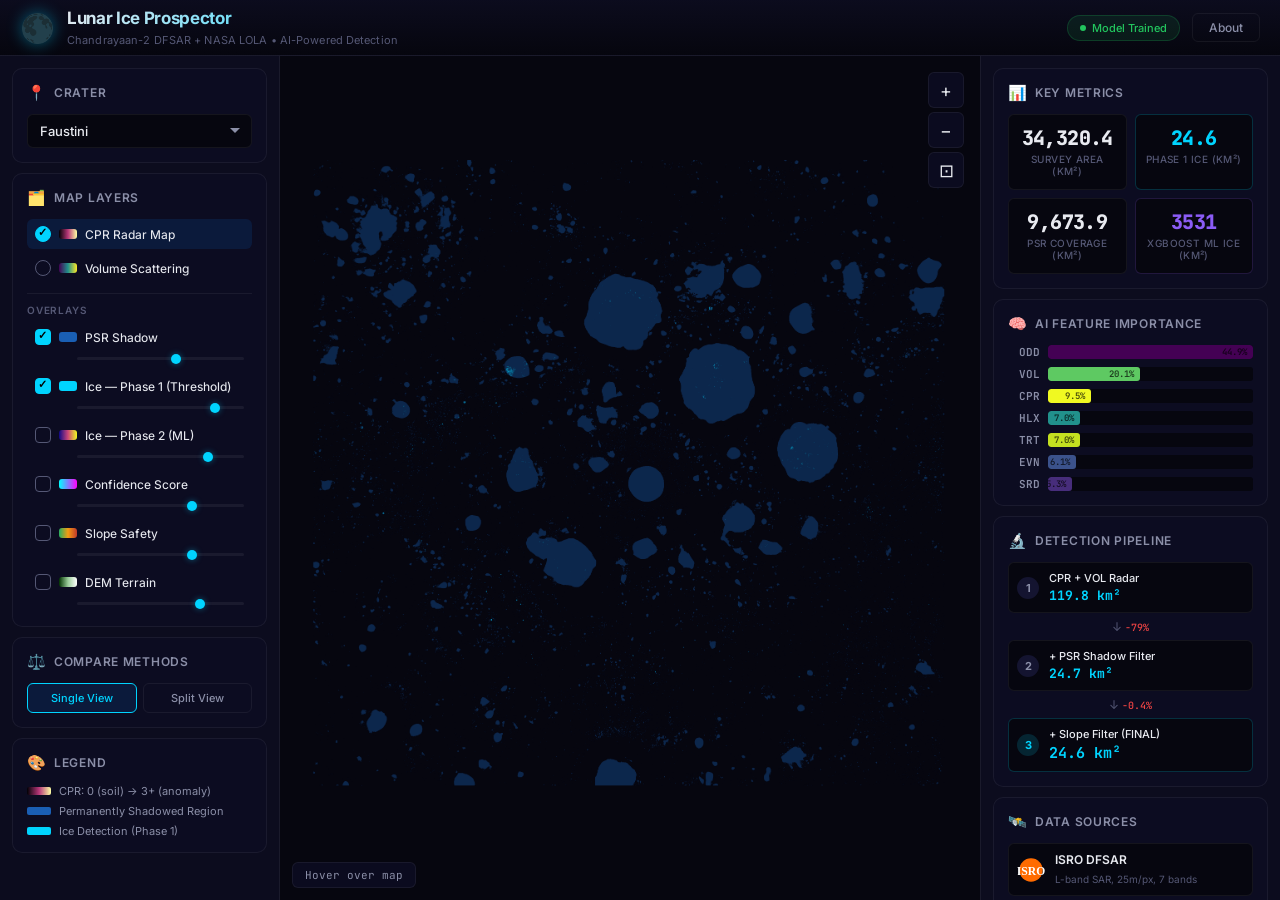
==== site/index.html @ 4d49459a "Lunar Ice Prospector: XGBoost ML + Mini-RF cross-sensor water ice detection - Phase 1: Rule-based de" ====
<!DOCTYPE html>
<html lang="en">
<head>
    <meta charset="UTF-8">
    <meta name="viewport" content="width=device-width, initial-scale=1.0">
    <title>Lunar Ice Prospector — South Pole Water Ice Detection</title>
    <meta name="description" content="AI-powered water ice detection on the Lunar South Pole using Chandrayaan-2 DFSAR radar and NASA LOLA data.">
    <link rel="preconnect" href="https://fonts.googleapis.com">
    <link href="https://fonts.googleapis.com/css2?family=Inter:wght@300;400;500;600;700;800;900&family=JetBrains+Mono:wght@400;500&display=swap" rel="stylesheet">
    <link rel="stylesheet" href="css/style.css">
</head>
<body>
    <!-- ═══ Header ═══ -->
    <header class="header">
        <div class="header-left">
            <div class="logo">
                <span class="logo-icon">🌑</span>
                <div class="logo-text">
                    <h1>Lunar Ice Prospector</h1>
                    <span class="subtitle">Chandrayaan-2 DFSAR + NASA LOLA • AI-Powered Detection</span>
                </div>
            </div>
        </div>
        <div class="header-right">
            <div class="status-pill online">
                <span class="status-dot"></span>
                <span>Model Trained</span>
            </div>
            <button class="btn-about" id="btnAbout">About</button>
        </div>
    </header>

    <!-- ═══ Main Layout ═══ -->
    <main class="main">
        <!-- ─── Left Sidebar ─── -->
        <aside class="sidebar">
            <!-- Crater Selector -->
            <div class="panel">
                <div class="panel-header">
                    <span class="panel-icon">📍</span>
                    <h3>Crater</h3>
                </div>
                <select id="craterSelect" class="select">
                    <option value="all">Entire South Pole</option>
                    <option value="faustini" selected>Faustini</option>
                    <option value="shoemaker">Shoemaker</option>
                    <option value="haworth">Haworth</option>
                    <option value="cabeus">Cabeus</option>
                    <option value="shackleton">Shackleton</option>
                </select>
            </div>

            <!-- Layer Controls -->
            <div class="panel">
                <div class="panel-header">
                    <span class="panel-icon">🗂️</span>
                    <h3>Map Layers</h3>
                </div>
                <div class="layer-list">
                    <label class="layer-item active" data-layer="cpr">
                        <input type="radio" name="baseLayer" value="cpr" checked>
                        <span class="layer-color" style="background: linear-gradient(90deg, #000004, #b73779, #fcffa4)"></span>
                        <span class="layer-name">CPR Radar Map</span>
                    </label>
                    <label class="layer-item" data-layer="vol">
                        <input type="radio" name="baseLayer" value="vol">
                        <span class="layer-color" style="background: linear-gradient(90deg, #440154, #21918c, #fde725)"></span>
                        <span class="layer-name">Volume Scattering</span>
                    </label>
                </div>

                <div class="divider"></div>
                <p class="layer-section-title">Overlays</p>

                <div class="layer-list">
                    <label class="layer-item" data-layer="psr">
                        <input type="checkbox" id="layerPSR" checked>
                        <span class="layer-color" style="background: #1a5fb4"></span>
                        <span class="layer-name">PSR Shadow</span>
                        <input type="range" class="opacity-slider" id="opacityPSR" min="0" max="100" value="60" title="Opacity">
                    </label>
                    <label class="layer-item" data-layer="ice_phase1">
                        <input type="checkbox" id="layerPhase1" checked>
                        <span class="layer-color" style="background: #00d4ff"></span>
                        <span class="layer-name">Ice — Phase 1 (Threshold)</span>
                        <input type="range" class="opacity-slider" id="opacityPhase1" min="0" max="100" value="85" title="Opacity">
                    </label>
                    <label class="layer-item" data-layer="ice_ml">
                        <input type="checkbox" id="layerML">
                        <span class="layer-color" style="background: linear-gradient(90deg, #0d0887, #cc4778, #f0f921)"></span>
                        <span class="layer-name">Ice — Phase 2 (ML)</span>
                        <input type="range" class="opacity-slider" id="opacityML" min="0" max="100" value="80" title="Opacity">
                    </label>
                    <label class="layer-item" data-layer="confidence">
                        <input type="checkbox" id="layerConf">
                        <span class="layer-color" style="background: linear-gradient(90deg, #00ffff, #ff00ff)"></span>
                        <span class="layer-name">Confidence Score</span>
                        <input type="range" class="opacity-slider" id="opacityConf" min="0" max="100" value="70" title="Opacity">
                    </label>
                    <label class="layer-item" data-layer="slope">
                        <input type="checkbox" id="layerSlope">
                        <span class="layer-color" style="background: linear-gradient(90deg, #27ae60, #f39c12, #c0392b)"></span>
                        <span class="layer-name">Slope Safety</span>
                        <input type="range" class="opacity-slider" id="opacitySlope" min="0" max="100" value="70" title="Opacity">
                    </label>
                    <label class="layer-item" data-layer="dem">
                        <input type="checkbox" id="layerDEM">
                        <span class="layer-color" style="background: linear-gradient(90deg, #003300, #99cc99, #ffffff)"></span>
                        <span class="layer-name">DEM Terrain</span>
                        <input type="range" class="opacity-slider" id="opacityDEM" min="0" max="100" value="75" title="Opacity">
                    </label>
                </div>
            </div>

            <!-- Method Comparison -->
            <div class="panel">
                <div class="panel-header">
                    <span class="panel-icon">⚖️</span>
                    <h3>Compare Methods</h3>
                </div>
                <div class="compare-buttons">
                    <button class="btn-compare active" data-mode="single" id="btnSingle">Single View</button>
                    <button class="btn-compare" data-mode="split" id="btnSplit">Split View</button>
                </div>
            </div>

            <!-- Legend -->
            <div class="panel">
                <div class="panel-header">
                    <span class="panel-icon">🎨</span>
                    <h3>Legend</h3>
                </div>
                <div class="legend" id="legendContent">
                    <div class="legend-item">
                        <span class="legend-swatch" style="background: linear-gradient(90deg, #000004, #b73779, #fcffa4)"></span>
                        <span>CPR: 0 (soil) → 3+ (anomaly)</span>
                    </div>
                    <div class="legend-item">
                        <span class="legend-swatch" style="background: #1a5fb4"></span>
                        <span>Permanently Shadowed Region</span>
                    </div>
                    <div class="legend-item">
                        <span class="legend-swatch" style="background: #00d4ff"></span>
                        <span>Ice Detection (Phase 1)</span>
                    </div>
                </div>
            </div>
        </aside>

        <!-- ─── Map Viewer ─── -->
        <section class="map-container">
            <div class="map-viewport" id="mapViewport">
                <canvas id="mapCanvas"></canvas>
                <div class="map-crosshair" id="crosshair"></div>
            </div>

            <!-- Zoom controls -->
            <div class="map-controls">
                <button class="map-btn" id="zoomIn" title="Zoom In">+</button>
                <button class="map-btn" id="zoomOut" title="Zoom Out">−</button>
                <button class="map-btn" id="zoomFit" title="Fit to View">⊡</button>
            </div>

            <!-- Coordinates display -->
            <div class="map-coords" id="mapCoords">
                <span id="coordText">Hover over map</span>
            </div>

            <!-- Pixel info popup -->
            <div class="pixel-popup" id="pixelPopup">
                <div class="popup-header">
                    <span>📍 Pixel Info</span>
                    <button class="popup-close" id="popupClose">×</button>
                </div>
                <div class="popup-body" id="popupBody">
                    <!-- Filled by JS -->
                </div>
            </div>

            <!-- Split view overlay -->
            <div class="split-overlay" id="splitOverlay">
                <div class="split-label left">Phase 1: Thresholds</div>
                <div class="split-divider" id="splitDivider"></div>
                <div class="split-label right">Phase 2: ML</div>
            </div>
        </section>

        <!-- ─── Right Panel: Stats ─── -->
        <aside class="stats-panel">
            <!-- Key Metrics -->
            <div class="panel">
                <div class="panel-header">
                    <span class="panel-icon">📊</span>
                    <h3>Key Metrics</h3>
                </div>
                <div class="metrics-grid">
                    <div class="metric-card">
                        <div class="metric-value" id="metricSurvey">34,320</div>
                        <div class="metric-label">Survey Area (km²)</div>
                    </div>
                    <div class="metric-card highlight">
                        <div class="metric-value" id="metricIceP1">24.2</div>
                        <div class="metric-label">Phase 1 Ice (km²)</div>
                    </div>
                    <div class="metric-card">
                        <div class="metric-value" id="metricPSR">9,674</div>
                        <div class="metric-label">PSR Coverage (km²)</div>
                    </div>
                    <div class="metric-card highlight-alt">
                        <div class="metric-value" id="metricIceML">3,531</div>
                        <div class="metric-label">XGBoost ML Ice (km²)</div>
                    </div>
                </div>
            </div>

            <!-- Feature Importance -->
            <div class="panel">
                <div class="panel-header">
                    <span class="panel-icon">🧠</span>
                    <h3>AI Feature Importance</h3>
                </div>
                <div class="feature-bars" id="featureBars">
                    <!-- Filled by JS -->
                </div>
            </div>

            <!-- Detection Pipeline -->
            <div class="panel">
                <div class="panel-header">
                    <span class="panel-icon">🔬</span>
                    <h3>Detection Pipeline</h3>
                </div>
                <div class="pipeline">
                    <div class="pipeline-step">
                        <div class="step-number">1</div>
                        <div class="step-info">
                            <div class="step-name">CPR + VOL Radar</div>
                            <div class="step-value" id="pipeStep1">119.8 km²</div>
                        </div>
                    </div>
                    <div class="pipeline-arrow">↓ <span class="filter-pct">−79%</span></div>
                    <div class="pipeline-step">
                        <div class="step-number">2</div>
                        <div class="step-info">
                            <div class="step-name">+ PSR Shadow Filter</div>
                            <div class="step-value" id="pipeStep2">24.7 km²</div>
                        </div>
                    </div>
                    <div class="pipeline-arrow">↓ <span class="filter-pct">−0.4%</span></div>
                    <div class="pipeline-step final">
                        <div class="step-number">3</div>
                        <div class="step-info">
                            <div class="step-name">+ Slope Filter (FINAL)</div>
                            <div class="step-value" id="pipeStep3">24.6 km²</div>
                        </div>
                    </div>
                </div>
            </div>

            <!-- Data Sources -->
            <div class="panel">
                <div class="panel-header">
                    <span class="panel-icon">🛰️</span>
                    <h3>Data Sources</h3>
                </div>
                <div class="data-sources">
                    <div class="source-item">
                        <img src="data:image/svg+xml,%3Csvg xmlns='http://www.w3.org/2000/svg' width='24' height='24'%3E%3Ccircle cx='12' cy='12' r='10' fill='%23ff6b00'/%3E%3Ctext x='12' y='16' text-anchor='middle' fill='white' font-size='10' font-weight='bold'%3EISRO%3C/text%3E%3C/svg%3E" alt="ISRO">
                        <div>
                            <strong>ISRO DFSAR</strong>
                            <span>L-band SAR, 25m/px, 7 bands</span>
                        </div>
                    </div>
                    <div class="source-item">
                        <img src="data:image/svg+xml,%3Csvg xmlns='http://www.w3.org/2000/svg' width='24' height='24'%3E%3Ccircle cx='12' cy='12' r='10' fill='%230066cc'/%3E%3Ctext x='12' y='16' text-anchor='middle' fill='white' font-size='10' font-weight='bold'%3ENASA%3C/text%3E%3C/svg%3E" alt="NASA">
                        <div>
                            <strong>NASA LRO LOLA</strong>
                            <span>PSR map + DEM, 5-60m/px</span>
                        </div>
                    </div>
                </div>
            </div>
        </aside>
    </main>

    <!-- ═══ About Modal ═══ -->
    <div class="modal-overlay" id="aboutModal">
        <div class="modal">
            <button class="modal-close" id="modalClose">×</button>
            <h2>About Lunar Ice Prospector</h2>
            <p>An AI-powered analysis tool for detecting water ice deposits in permanently shadowed regions of the Lunar South Pole.</p>
            <h3>How It Works</h3>
            <ol>
                <li><strong>Phase 1:</strong> Rule-based detection using CPR &gt; 1.0 and Volume Scattering thresholds, filtered by Permanent Shadow Regions and terrain slope. Found 24.2 km² of ice.</li>
                <li><strong>Phase 2:</strong> XGBoost ML model (500 trees) trained on all 7 DFSAR L-band radar bands with <em>independent</em> labels from NASA LRO Mini-RF S-band radar. ROC AUC: 0.76. Found 3,531 km² at P&gt;0.5.</li>
            </ol>
            <h3>Datasets</h3>
            <ul>
                <li><strong>ISRO Chandrayaan-2 DFSAR:</strong> L-band SAR, 7 decomposition parameters at 25m/px</li>
                <li><strong>NASA LRO LOLA:</strong> PSR illumination map (60m/px) + LM7/Shoemaker/Haworth DEMs (5m/px)</li>
                <li><strong>NASA LRO Mini-RF:</strong> S-band radar CPR map (237m/px) — independent validation labels</li>
            </ul>
            <p class="modal-footer">Built as a personal research project inspired by ISRO's lunar exploration program.</p>
        </div>
    </div>

    <script src="js/app.js"></script>
</body>
</html>
---- site/css/style.css ----
/* ═══════════════════════════════════════════════════════════════════════════
   Lunar Ice Prospector — Dark Space Theme
   ═══════════════════════════════════════════════════════════════════════════ */

:root {
    /* Core palette */
    --bg-primary: #06060f;
    --bg-secondary: #0c0c1e;
    --bg-panel: rgba(14, 14, 35, 0.85);
    --bg-panel-solid: #0e0e23;
    --bg-hover: rgba(30, 30, 70, 0.6);
    --bg-active: rgba(0, 120, 255, 0.12);

    /* Borders */
    --border: rgba(255, 255, 255, 0.06);
    --border-hover: rgba(255, 255, 255, 0.12);
    --border-active: rgba(0, 180, 255, 0.3);

    /* Text */
    --text-primary: #e8eaf0;
    --text-secondary: #8b8fa8;
    --text-muted: #555875;
    --text-accent: #00d4ff;

    /* Accents */
    --accent-cyan: #00d4ff;
    --accent-blue: #3b82f6;
    --accent-purple: #8b5cf6;
    --accent-orange: #f59e0b;
    --accent-red: #ef4444;
    --accent-green: #22c55e;

    /* Shadows */
    --shadow-sm: 0 2px 8px rgba(0, 0, 0, 0.3);
    --shadow-md: 0 4px 20px rgba(0, 0, 0, 0.4);
    --shadow-lg: 0 8px 40px rgba(0, 0, 0, 0.6);
    --shadow-glow: 0 0 20px rgba(0, 212, 255, 0.15);

    /* Spacing */
    --sidebar-width: 280px;
    --stats-width: 300px;
    --header-height: 56px;
    --radius: 10px;
    --radius-sm: 6px;
}

/* ─── Reset ─── */
*, *::before, *::after { box-sizing: border-box; margin: 0; padding: 0; }

html, body {
    height: 100%;
    overflow: hidden;
    font-family: 'Inter', -apple-system, BlinkMacSystemFont, sans-serif;
    background: var(--bg-primary);
    color: var(--text-primary);
    -webkit-font-smoothing: antialiased;
}

/* ═══ Scrollbar ═══ */
::-webkit-scrollbar { width: 5px; }
::-webkit-scrollbar-track { background: transparent; }
::-webkit-scrollbar-thumb { background: var(--text-muted); border-radius: 10px; }
::-webkit-scrollbar-thumb:hover { background: var(--text-secondary); }

/* ═══ Header ═══ */
.header {
    height: var(--header-height);
    display: flex;
    align-items: center;
    justify-content: space-between;
    padding: 0 20px;
    background: linear-gradient(180deg, rgba(12, 12, 30, 0.98), rgba(6, 6, 15, 0.95));
    border-bottom: 1px solid var(--border);
    backdrop-filter: blur(20px);
    z-index: 100;
    position: relative;
}

.header-left { display: flex; align-items: center; gap: 12px; }
.header-right { display: flex; align-items: center; gap: 12px; }

.logo { display: flex; align-items: center; gap: 12px; }
.logo-icon { font-size: 28px; filter: drop-shadow(0 0 8px rgba(0, 212, 255, 0.4)); }
.logo-text h1 {
    font-size: 17px;
    font-weight: 700;
    letter-spacing: -0.02em;
    background: linear-gradient(135deg, #e8eaf0, #00d4ff);
    -webkit-background-clip: text;
    -webkit-text-fill-color: transparent;
}
.subtitle {
    font-size: 11px;
    color: var(--text-muted);
    font-weight: 400;
    letter-spacing: 0.01em;
}

.status-pill {
    display: flex;
    align-items: center;
    gap: 6px;
    padding: 5px 12px;
    border-radius: 20px;
    font-size: 11px;
    font-weight: 500;
    background: rgba(34, 197, 94, 0.1);
    border: 1px solid rgba(34, 197, 94, 0.2);
    color: var(--accent-green);
}

.status-dot {
    width: 6px; height: 6px;
    border-radius: 50%;
    background: var(--accent-green);
    animation: pulse 2s infinite;
}

@keyframes pulse {
    0%, 100% { opacity: 1; box-shadow: 0 0 4px var(--accent-green); }
    50% { opacity: 0.5; box-shadow: 0 0 8px var(--accent-green); }
}

.btn-about {
    padding: 6px 16px;
    border-radius: var(--radius-sm);
    border: 1px solid var(--border);
    background: transparent;
    color: var(--text-secondary);
    font-size: 12px;
    font-weight: 500;
    cursor: pointer;
    transition: all 0.2s;
    font-family: inherit;
}
.btn-about:hover { border-color: var(--accent-cyan); color: var(--accent-cyan); }

/* ═══ Main Layout ═══ */
.main {
    display: flex;
    height: calc(100vh - var(--header-height));
    overflow: hidden;
}

/* ═══ Sidebar ═══ */
.sidebar {
    width: var(--sidebar-width);
    min-width: var(--sidebar-width);
    height: 100%;
    overflow-y: auto;
    padding: 12px;
    display: flex;
    flex-direction: column;
    gap: 10px;
    background: var(--bg-secondary);
    border-right: 1px solid var(--border);
}

/* ═══ Panel ═══ */
.panel {
    background: var(--bg-panel);
    border: 1px solid var(--border);
    border-radius: var(--radius);
    padding: 14px;
    backdrop-filter: blur(12px);
    transition: border-color 0.3s;
}
.panel:hover { border-color: var(--border-hover); }

.panel-header {
    display: flex;
    align-items: center;
    gap: 8px;
    margin-bottom: 12px;
}
.panel-icon { font-size: 15px; }
.panel-header h3 {
    font-size: 12px;
    font-weight: 600;
    text-transform: uppercase;
    letter-spacing: 0.06em;
    color: var(--text-secondary);
}

/* ─── Select ─── */
.select {
    width: 100%;
    padding: 8px 12px;
    border-radius: var(--radius-sm);
    border: 1px solid var(--border);
    background: var(--bg-primary);
    color: var(--text-primary);
    font-family: inherit;
    font-size: 13px;
    font-weight: 500;
    outline: none;
    cursor: pointer;
    appearance: none;
    background-image: url("data:image/svg+xml,%3Csvg xmlns='http://www.w3.org/2000/svg' width='12' height='12' viewBox='0 0 12 12'%3E%3Cpath d='M6 8L1 3h10z' fill='%238b8fa8'/%3E%3C/svg%3E");
    background-repeat: no-repeat;
    background-position: right 10px center;
    transition: border-color 0.2s;
}
.select:focus { border-color: var(--accent-cyan); }

/* ─── Layer List ─── */
.layer-list { display: flex; flex-direction: column; gap: 4px; }

.layer-item {
    display: flex;
    align-items: center;
    gap: 8px;
    padding: 7px 8px;
    border-radius: var(--radius-sm);
    cursor: pointer;
    transition: background 0.15s;
    position: relative;
    flex-wrap: wrap;
}
.layer-item:hover { background: var(--bg-hover); }
.layer-item.active { background: var(--bg-active); }

.layer-item input[type="checkbox"],
.layer-item input[type="radio"] {
    appearance: none;
    width: 16px; height: 16px;
    border: 1.5px solid var(--text-muted);
    border-radius: 4px;
    background: transparent;
    cursor: pointer;
    position: relative;
    flex-shrink: 0;
    transition: all 0.2s;
}
.layer-item input[type="radio"] { border-radius: 50%; }

.layer-item input:checked {
    background: var(--accent-cyan);
    border-color: var(--accent-cyan);
}
.layer-item input:checked::after {
    content: '✓';
    position: absolute;
    top: -1px; left: 2px;
    font-size: 11px;
    color: #000;
    font-weight: 700;
}

.layer-color {
    width: 18px; height: 10px;
    border-radius: 3px;
    flex-shrink: 0;
}

.layer-name {
    font-size: 12px;
    font-weight: 450;
    color: var(--text-primary);
    flex: 1;
}

.opacity-slider {
    width: 100%;
    height: 3px;
    appearance: none;
    background: var(--border);
    border-radius: 2px;
    outline: none;
    margin-top: 4px;
    flex-basis: 100%;
    margin-left: 42px;
}
.opacity-slider::-webkit-slider-thumb {
    appearance: none;
    width: 10px; height: 10px;
    border-radius: 50%;
    background: var(--accent-cyan);
    cursor: pointer;
    box-shadow: 0 0 6px rgba(0, 212, 255, 0.4);
}

.divider {
    height: 1px;
    background: var(--border);
    margin: 10px 0;
}

.layer-section-title {
    font-size: 10px;
    text-transform: uppercase;
    letter-spacing: 0.08em;
    color: var(--text-muted);
    margin-bottom: 6px;
    font-weight: 600;
}

/* ─── Compare buttons ─── */
.compare-buttons { display: flex; gap: 6px; }
.btn-compare {
    flex: 1;
    padding: 7px;
    border: 1px solid var(--border);
    background: transparent;
    color: var(--text-secondary);
    font-size: 11px;
    font-weight: 500;
    border-radius: var(--radius-sm);
    cursor: pointer;
    transition: all 0.2s;
    font-family: inherit;
}
.btn-compare:hover { border-color: var(--border-hover); color: var(--text-primary); }
.btn-compare.active {
    background: var(--bg-active);
    border-color: var(--accent-cyan);
    color: var(--accent-cyan);
}

/* ─── Legend ─── */
.legend { display: flex; flex-direction: column; gap: 6px; }
.legend-item {
    display: flex;
    align-items: center;
    gap: 8px;
    font-size: 11px;
    color: var(--text-secondary);
}
.legend-swatch {
    width: 24px; height: 8px;
    border-radius: 2px;
    flex-shrink: 0;
}

/* ═══ Map Container ═══ */
.map-container {
    flex: 1;
    position: relative;
    overflow: hidden;
    background: var(--bg-primary);
    cursor: grab;
}
.map-container:active { cursor: grabbing; }

.map-viewport {
    width: 100%;
    height: 100%;
    position: relative;
    overflow: hidden;
}

#mapCanvas {
    position: absolute;
    top: 0; left: 0;
    image-rendering: pixelated;
    transition: none;
}

/* ─── Map controls ─── */
.map-controls {
    position: absolute;
    top: 16px; right: 16px;
    display: flex;
    flex-direction: column;
    gap: 4px;
    z-index: 10;
}

.map-btn {
    width: 36px; height: 36px;
    border-radius: var(--radius-sm);
    border: 1px solid var(--border);
    background: var(--bg-panel);
    color: var(--text-primary);
    font-size: 18px;
    cursor: pointer;
    display: flex;
    align-items: center;
    justify-content: center;
    backdrop-filter: blur(10px);
    transition: all 0.2s;
    font-family: inherit;
}
.map-btn:hover { background: var(--bg-hover); border-color: var(--accent-cyan); color: var(--accent-cyan); }

.map-coords {
    position: absolute;
    bottom: 12px; left: 12px;
    padding: 5px 12px;
    border-radius: var(--radius-sm);
    background: var(--bg-panel);
    border: 1px solid var(--border);
    font-size: 11px;
    font-family: 'JetBrains Mono', monospace;
    color: var(--text-secondary);
    backdrop-filter: blur(10px);
    z-index: 10;
}

/* ─── Crosshair ─── */
.map-crosshair {
    position: absolute;
    width: 20px; height: 20px;
    border: 1.5px solid var(--accent-cyan);
    border-radius: 50%;
    pointer-events: none;
    opacity: 0;
    transition: opacity 0.15s;
    transform: translate(-50%, -50%);
    box-shadow: var(--shadow-glow);
    z-index: 5;
}
.map-crosshair::before, .map-crosshair::after {
    content: '';
    position: absolute;
    background: var(--accent-cyan);
}
.map-crosshair::before { width: 1px; height: 6px; top: -8px; left: calc(50% - 0.5px); }
.map-crosshair::after { width: 1px; height: 6px; bottom: -8px; left: calc(50% - 0.5px); }

/* ─── Pixel popup ─── */
.pixel-popup {
    position: absolute;
    top: 16px; left: 16px;
    width: 260px;
    background: var(--bg-panel-solid);
    border: 1px solid var(--border);
    border-radius: var(--radius);
    box-shadow: var(--shadow-lg);
    z-index: 20;
    opacity: 0;
    pointer-events: none;
    transform: translateY(-8px);
    transition: all 0.25s cubic-bezier(0.16, 1, 0.3, 1);
    backdrop-filter: blur(20px);
}
.pixel-popup.visible {
    opacity: 1;
    pointer-events: auto;
    transform: translateY(0);
}

.popup-header {
    display: flex;
    justify-content: space-between;
    align-items: center;
    padding: 10px 14px;
    border-bottom: 1px solid var(--border);
    font-size: 12px;
    font-weight: 600;
    color: var(--text-accent);
}

.popup-close {
    width: 22px; height: 22px;
    border: none;
    background: transparent;
    color: var(--text-muted);
    font-size: 16px;
    cursor: pointer;
    border-radius: 4px;
    display: flex;
    align-items: center;
    justify-content: center;
    transition: all 0.15s;
}
.popup-close:hover { background: var(--bg-hover); color: var(--text-primary); }

.popup-body { padding: 12px 14px; }

.popup-row {
    display: flex;
    justify-content: space-between;
    align-items: center;
    padding: 4px 0;
    font-size: 12px;
}
.popup-row .label { color: var(--text-secondary); }
.popup-row .value { font-family: 'JetBrains Mono', monospace; font-weight: 500; font-size: 12px; }
.popup-row.highlight { padding: 6px 0; }
.popup-row.highlight .value {
    font-size: 14px;
    font-weight: 700;
    color: var(--accent-cyan);
}
.popup-divider { height: 1px; background: var(--border); margin: 6px 0; }

.popup-badge {
    display: inline-flex;
    align-items: center;
    gap: 4px;
    padding: 2px 8px;
    border-radius: 4px;
    font-size: 10px;
    font-weight: 600;
    text-transform: uppercase;
}
.popup-badge.safe { background: rgba(34, 197, 94, 0.15); color: var(--accent-green); }
.popup-badge.caution { background: rgba(245, 158, 11, 0.15); color: var(--accent-orange); }
.popup-badge.danger { background: rgba(239, 68, 68, 0.15); color: var(--accent-red); }

/* ─── Split overlay ─── */
.split-overlay {
    position: absolute;
    top: 0; left: 0; right: 0; bottom: 0;
    pointer-events: none;
    opacity: 0;
    transition: opacity 0.3s;
    z-index: 8;
}
.split-overlay.active { opacity: 1; pointer-events: auto; }

.split-label {
    position: absolute;
    top: 12px;
    padding: 5px 12px;
    background: var(--bg-panel);
    border: 1px solid var(--border);
    border-radius: var(--radius-sm);
    font-size: 11px;
    font-weight: 600;
    color: var(--text-secondary);
    backdrop-filter: blur(10px);
}
.split-label.left { left: 12px; }
.split-label.right { right: 12px; }

.split-divider {
    position: absolute;
    top: 0; bottom: 0;
    left: 50%;
    width: 3px;
    background: var(--accent-cyan);
    cursor: ew-resize;
    pointer-events: auto;
    box-shadow: 0 0 12px rgba(0, 212, 255, 0.5);
}
.split-divider::before {
    content: '⟨⟩';
    position: absolute;
    top: 50%;
    left: 50%;
    transform: translate(-50%, -50%);
    background: var(--accent-cyan);
    color: var(--bg-primary);
    padding: 4px 6px;
    border-radius: 4px;
    font-size: 11px;
    font-weight: 700;
}

/* ═══ Stats Panel ═══ */
.stats-panel {
    width: var(--stats-width);
    min-width: var(--stats-width);
    height: 100%;
    overflow-y: auto;
    padding: 12px;
    display: flex;
    flex-direction: column;
    gap: 10px;
    background: var(--bg-secondary);
    border-left: 1px solid var(--border);
}

/* ─── Metrics Grid ─── */
.metrics-grid {
    display: grid;
    grid-template-columns: 1fr 1fr;
    gap: 8px;
}

.metric-card {
    padding: 12px 10px;
    border-radius: var(--radius-sm);
    border: 1px solid var(--border);
    background: var(--bg-primary);
    text-align: center;
    transition: all 0.3s;
}
.metric-card:hover { border-color: var(--border-hover); transform: translateY(-1px); }

.metric-value {
    font-size: 20px;
    font-weight: 800;
    letter-spacing: -0.03em;
    font-family: 'JetBrains Mono', 'Inter', monospace;
    line-height: 1.1;
}
.metric-label {
    font-size: 10px;
    color: var(--text-muted);
    margin-top: 4px;
    text-transform: uppercase;
    letter-spacing: 0.04em;
    font-weight: 500;
}

.metric-card.highlight { border-color: rgba(0, 212, 255, 0.2); }
.metric-card.highlight .metric-value { color: var(--accent-cyan); }

.metric-card.highlight-alt { border-color: rgba(139, 92, 246, 0.2); }
.metric-card.highlight-alt .metric-value { color: var(--accent-purple); }

/* ─── Feature importance bars ─── */
.feature-bars { display: flex; flex-direction: column; gap: 8px; }

.feature-row {
    display: flex;
    align-items: center;
    gap: 8px;
}
.feature-name {
    width: 32px;
    font-size: 11px;
    font-weight: 600;
    font-family: 'JetBrains Mono', monospace;
    color: var(--text-secondary);
    text-align: right;
    flex-shrink: 0;
}
.feature-bar-track {
    flex: 1;
    height: 14px;
    background: var(--bg-primary);
    border-radius: 3px;
    overflow: hidden;
    position: relative;
}
.feature-bar-fill {
    height: 100%;
    border-radius: 3px;
    transition: width 1s cubic-bezier(0.16, 1, 0.3, 1);
    position: relative;
}
.feature-bar-fill::after {
    content: attr(data-value);
    position: absolute;
    right: 6px;
    top: 50%;
    transform: translateY(-50%);
    font-size: 9px;
    font-weight: 600;
    font-family: 'JetBrains Mono', monospace;
    color: rgba(0, 0, 0, 0.7);
}

/* ─── Pipeline ─── */
.pipeline { display: flex; flex-direction: column; gap: 4px; }

.pipeline-step {
    display: flex;
    align-items: center;
    gap: 10px;
    padding: 8px;
    border-radius: var(--radius-sm);
    border: 1px solid var(--border);
    background: var(--bg-primary);
    transition: all 0.3s;
}
.pipeline-step:hover { border-color: var(--border-hover); }
.pipeline-step.final { border-color: rgba(0, 212, 255, 0.2); }

.step-number {
    width: 22px; height: 22px;
    border-radius: 50%;
    background: var(--bg-hover);
    display: flex;
    align-items: center;
    justify-content: center;
    font-size: 11px;
    font-weight: 700;
    color: var(--text-secondary);
    flex-shrink: 0;
}
.pipeline-step.final .step-number { background: rgba(0, 212, 255, 0.15); color: var(--accent-cyan); }

.step-info { flex: 1; }
.step-name { font-size: 11px; font-weight: 500; }
.step-value {
    font-size: 13px;
    font-weight: 700;
    font-family: 'JetBrains Mono', monospace;
    color: var(--accent-cyan);
    margin-top: 2px;
}
.pipeline-step.final .step-value { font-size: 15px; }

.pipeline-arrow {
    text-align: center;
    font-size: 12px;
    color: var(--text-muted);
    padding: 2px;
}
.filter-pct {
    font-size: 10px;
    font-family: 'JetBrains Mono', monospace;
    color: var(--accent-red);
    font-weight: 500;
}

/* ─── Data sources ─── */
.data-sources { display: flex; flex-direction: column; gap: 8px; }
.source-item {
    display: flex;
    align-items: center;
    gap: 10px;
    padding: 8px;
    border-radius: var(--radius-sm);
    border: 1px solid var(--border);
    background: var(--bg-primary);
}
.source-item img { width: 28px; height: 28px; border-radius: 50%; }
.source-item strong { font-size: 12px; font-weight: 600; display: block; }
.source-item span { font-size: 10px; color: var(--text-muted); }

/* ═══ Modal ═══ */
.modal-overlay {
    position: fixed;
    top: 0; left: 0; right: 0; bottom: 0;
    background: rgba(0, 0, 0, 0.7);
    display: flex;
    align-items: center;
    justify-content: center;
    z-index: 1000;
    opacity: 0;
    pointer-events: none;
    backdrop-filter: blur(6px);
    transition: opacity 0.3s;
}
.modal-overlay.visible { opacity: 1; pointer-events: auto; }

.modal {
    background: var(--bg-panel-solid);
    border: 1px solid var(--border);
    border-radius: var(--radius);
    padding: 32px;
    max-width: 520px;
    width: 90%;
    box-shadow: var(--shadow-lg);
    transform: scale(0.95);
    transition: transform 0.3s cubic-bezier(0.16, 1, 0.3, 1);
    position: relative;
}
.modal-overlay.visible .modal { transform: scale(1); }

.modal h2 {
    font-size: 20px;
    font-weight: 700;
    margin-bottom: 12px;
    background: linear-gradient(135deg, var(--text-primary), var(--accent-cyan));
    -webkit-background-clip: text;
    -webkit-text-fill-color: transparent;
}
.modal h3 { font-size: 14px; font-weight: 600; margin: 16px 0 8px; color: var(--text-primary); }
.modal p, .modal li { font-size: 13px; color: var(--text-secondary); line-height: 1.7; }
.modal ol, .modal ul { padding-left: 20px; }
.modal li { margin-bottom: 6px; }
.modal strong { color: var(--text-primary); }

.modal-close {
    position: absolute;
    top: 16px; right: 16px;
    width: 28px; height: 28px;
    border: none;
    background: var(--bg-hover);
    color: var(--text-secondary);
    font-size: 18px;
    cursor: pointer;
    border-radius: 6px;
    display: flex;
    align-items: center;
    justify-content: center;
    transition: all 0.15s;
}
.modal-close:hover { background: var(--accent-red); color: white; }

.modal-footer {
    margin-top: 16px;
    padding-top: 12px;
    border-top: 1px solid var(--border);
    font-size: 11px !important;
    color: var(--text-muted) !important;
    font-style: italic;
}

/* ═══ Loading animation ═══ */
@keyframes shimmer {
    0% { background-position: -200% 0; }
    100% { background-position: 200% 0; }
}

.loading {
    background: linear-gradient(90deg, var(--bg-primary), var(--bg-hover), var(--bg-primary));
    background-size: 200% 100%;
    animation: shimmer 1.5s infinite;
}

/* ═══ Micro animations ═══ */
@keyframes fadeIn {
    from { opacity: 0; transform: translateY(6px); }
    to { opacity: 1; transform: translateY(0); }
}

.panel { animation: fadeIn 0.4s ease-out backwards; }
.sidebar .panel:nth-child(1) { animation-delay: 0.05s; }
.sidebar .panel:nth-child(2) { animation-delay: 0.1s; }
.sidebar .panel:nth-child(3) { animation-delay: 0.15s; }
.sidebar .panel:nth-child(4) { animation-delay: 0.2s; }
.stats-panel .panel:nth-child(1) { animation-delay: 0.1s; }
.stats-panel .panel:nth-child(2) { animation-delay: 0.15s; }
.stats-panel .panel:nth-child(3) { animation-delay: 0.2s; }
.stats-panel .panel:nth-child(4) { animation-delay: 0.25s; }
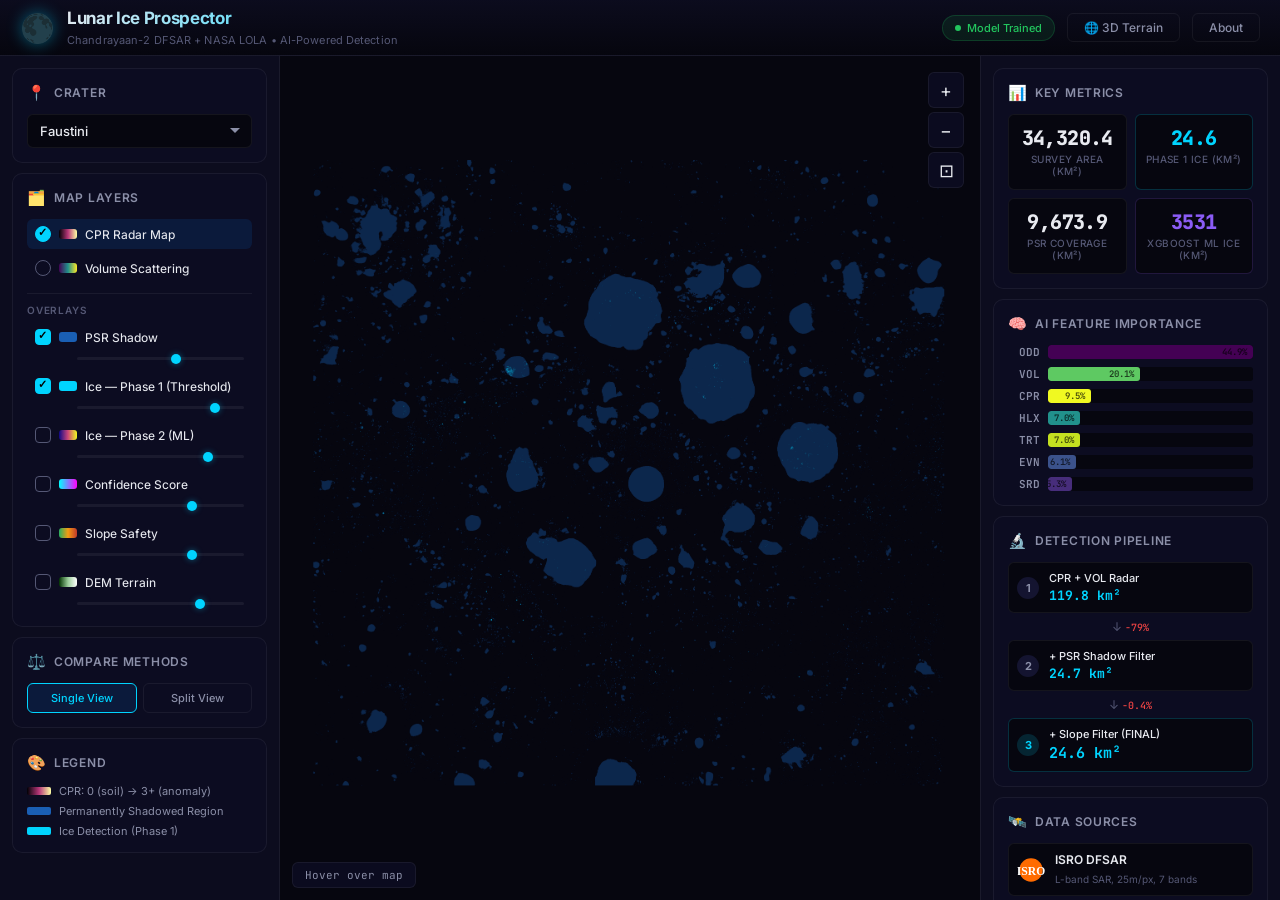
==== commit b0beb383: "Add 3D terrain flythrough with Three.js - WebGL terrain mesh from LOLA DEM heightmap (1024x1024) - 4" ====
--- a/site/index.html
+++ b/site/index.html
@@ -26,6 +26,7 @@
                 <span class="status-dot"></span>
                 <span>Model Trained</span>
             </div>
+            <a href="3d.html" class="btn-about" style="text-decoration:none;">🌐 3D Terrain</a>
             <button class="btn-about" id="btnAbout">About</button>
         </div>
     </header>
